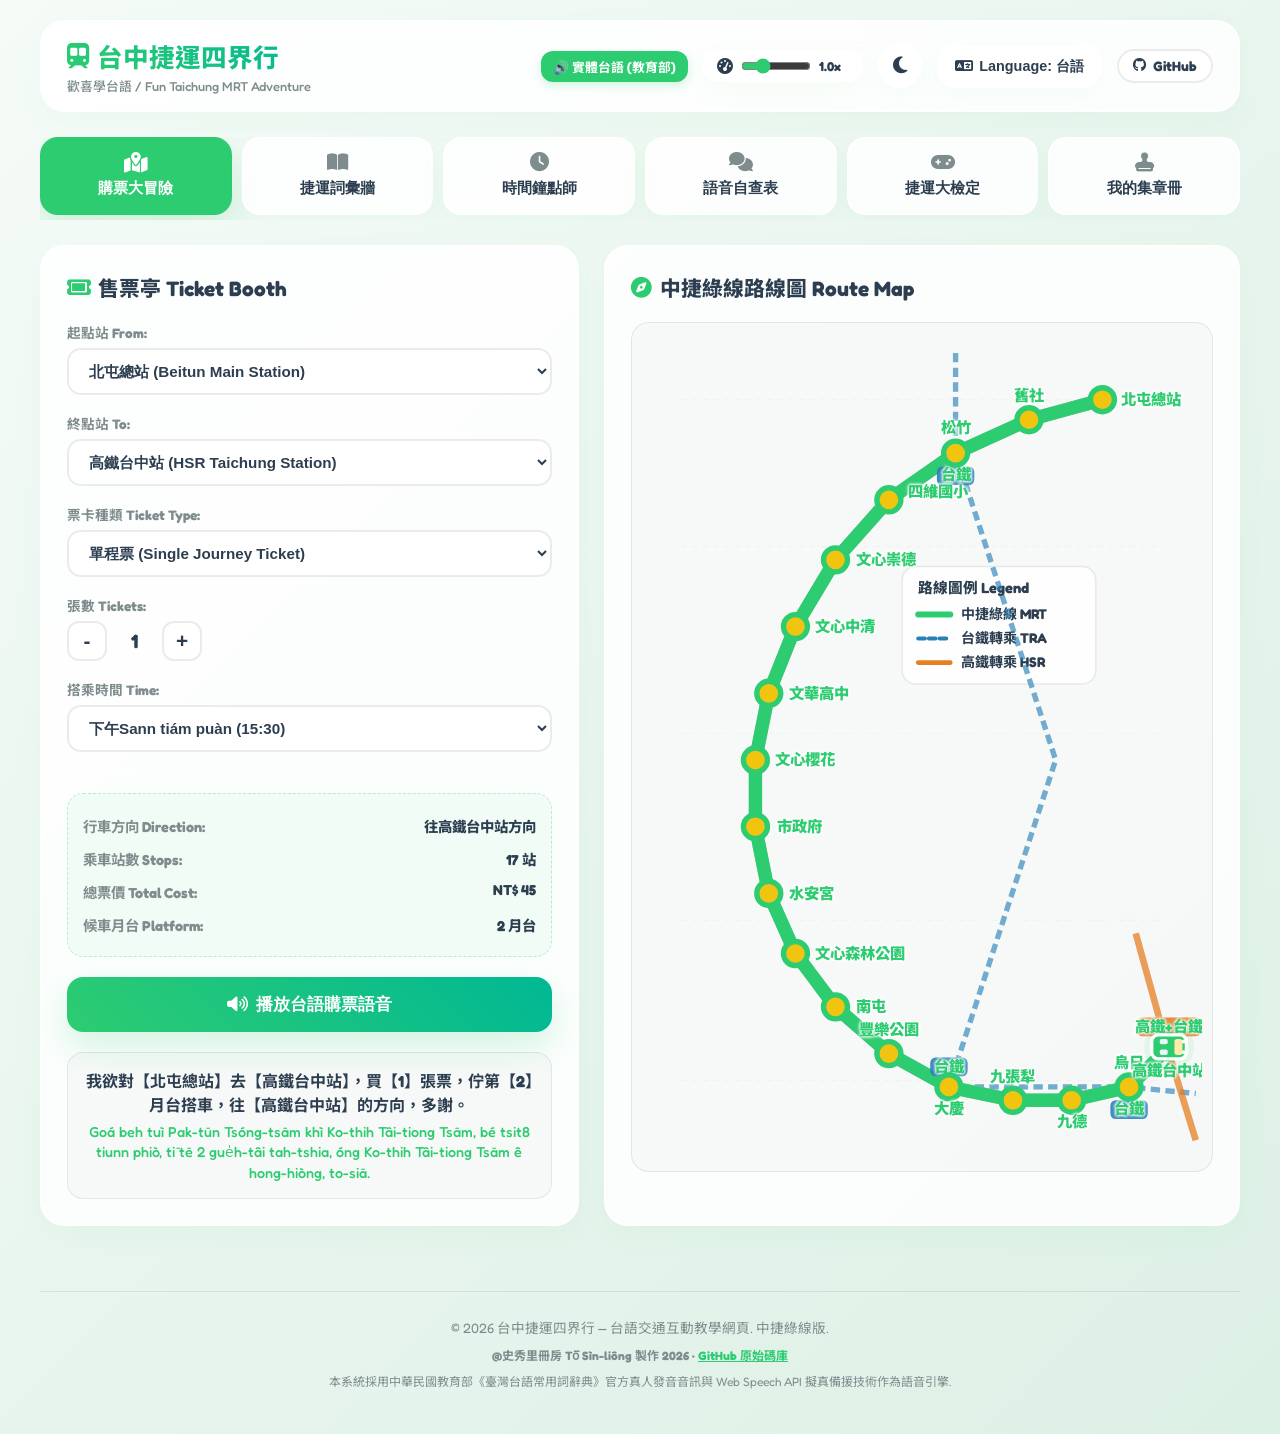
==== index.html @ d39e7d16 "feat: 初次發布台中捷運四界行 (支援 GitHub Pages、Web Audio 語音無縫排程與全新向量 SVG 地圖)" ====
<!DOCTYPE html>
<html lang="zh-Hant" data-theme="light">
<head>
    <meta charset="UTF-8">
    <meta name="viewport" content="width=device-width, initial-scale=1.0">
    <title>台中捷運四界行 — 歡喜學台語 (Tâi-tiong Tsia̍t-ūn 冒險!)</title>
    <!-- Google Fonts -->
    <link href="https://fonts.googleapis.com/css2?family=Fredoka:wght@300..700&family=Noto+Sans+TC:wght@100..900&family=Outfit:wght@100..900&display=swap" rel="stylesheet">
    <!-- Font Awesome Icons -->
    <link rel="stylesheet" href="https://cdnjs.cloudflare.com/ajax/libs/font-awesome/6.4.0/css/all.min.css">
    <link rel="stylesheet" href="style.css">
</head>
<body>

    <!-- Header Section -->
    <header>
        <div class="logo-section">
            <h1 id="ui-title"><i class="fa-solid fa-train-subway"></i> 台中捷運四界行</h1>
            <small id="ui-subtitle">歡喜學台語 / Fun Taichung MRT Adventure</small>
        </div>
        <div class="header-controls">
            <!-- Speech Engine Badge -->
            <span id="speech-engine-badge" class="speech-badge badge-google">🔊 實體台語 (教育部)</span>
            <!-- Speech Rate Slider -->
            <div class="rate-controller" title="調整台語語速 (Speech Speed)">
                <i class="fa-solid fa-gauge-high"></i>
                <input type="range" id="speech-rate" min="0.5" max="2.5" step="0.1" value="1.0" onchange="updateSpeechRate(this.value)" oninput="updateSpeechRateLabel(this.value)" aria-label="Adjust speech rate">
                <span id="speech-rate-label" class="rate-label">1.0x</span>
            </div>
            <!-- Dark Mode Toggle -->
            <button id="theme-toggle-btn" class="btn-icon" onclick="toggleTheme()" aria-label="Toggle Theme" title="切換深色模式">
                <i class="fa-solid fa-moon"></i>
            </button>
            <!-- Language Toggle -->
            <button id="lang-toggle-btn" class="lang-btn" onclick="toggleLanguage()">
                <i class="fa-solid fa-language"></i> <span id="lang-toggle-text">Language: 台語</span>
            </button>
            <!-- GitHub Link -->
            <a id="github-link-btn" class="github-btn" href="https://github.com/SinLiongToo/Taitiong_MRT" target="_blank" rel="noopener noreferrer" title="造訪 GitHub 專案庫與 GitHub Pages" aria-label="GitHub Pages">
                <i class="fa-brands fa-github"></i> <span id="ui-github-text">GitHub</span>
            </a>
        </div>
    </header>

    <!-- Navigation Tabs -->
    <nav class="nav-tabs" aria-label="Main Navigation">
        <button id="tab-adventure-btn" class="tab-trigger active" onclick="switchTab('adventure')">
            <i class="fa-solid fa-map-location-dot"></i>
            <span id="ui-tab-adventure">購票大冒險</span>
        </button>
        <button id="tab-vocab-btn" class="tab-trigger" onclick="switchTab('vocab')">
            <i class="fa-solid fa-book-open"></i>
            <span id="ui-tab-vocab">捷運詞彙牆</span>
        </button>
        <button id="tab-time-btn" class="tab-trigger" onclick="switchTab('time')">
            <i class="fa-solid fa-clock"></i>
            <span id="ui-tab-time">時間鐘點師</span>
        </button>
        <button id="tab-sandhi-btn" class="tab-trigger" onclick="switchTab('sandhi')">
            <i class="fa-solid fa-comments"></i>
            <span id="ui-tab-sandhi">語音自查表</span>
        </button>
        <button id="tab-quiz-btn" class="tab-trigger" onclick="switchTab('quiz')">
            <i class="fa-solid fa-gamepad"></i>
            <span id="ui-tab-quiz">捷運大檢定</span>
        </button>
        <button id="tab-stamps-btn" class="tab-trigger" onclick="switchTab('stamps')">
            <i class="fa-solid fa-stamp"></i>
            <span id="ui-tab-stamps">我的集章冊</span>
        </button>
    </nav>

    <!-- Main Content Area -->
    <main>
        <!-- Tab 1: Adventure & Booking -->
        <section id="panel-adventure" class="tab-panel adventure-grid active">
            <!-- Interactive Ticket Booth Card -->
            <div class="card">
                <h2 class="card-title" id="ui-booth-title"><i class="fa-solid fa-ticket"></i> 售票亭 Ticket Booth</h2>
                
                <div class="form-group">
                    <label for="start-station" id="ui-label-from">起點站 From:</label>
                    <select id="start-station" onchange="calculateJourney()"></select>
                </div>

                <div class="form-group">
                    <label for="end-station" id="ui-label-to">終點站 To:</label>
                    <select id="end-station" onchange="calculateJourney()"></select>
                </div>

                <div class="form-group">
                    <label for="train-class" id="ui-label-class">票卡種類 Ticket Type:</label>
                    <select id="train-class" onchange="calculateJourney()">
                        <option value="single" selected>單程票 (Single Journey Ticket)</option>
                        <option value="card">悠遊卡/一卡通 (IC Card) - 享八折優惠</option>
                    </select>
                </div>

                <div class="form-group">
                    <label id="ui-label-passengers">張數 Tickets:</label>
                    <div class="ticket-stepper">
                        <button id="btn-dec-passengers" class="stepper-btn" onclick="changePassengers(-1)" aria-label="Decrease tickets">-</button>
                        <span id="passenger-count" class="stepper-value">1</span>
                        <button id="btn-inc-passengers" class="stepper-btn" onclick="changePassengers(1)" aria-label="Increase tickets">+</button>
                    </div>
                </div>

                <div class="form-group">
                    <label for="departure-time" id="ui-label-dep-time">搭乘時間 Time:</label>
                    <select id="departure-time" onchange="calculateJourney()">
                        <option value="08:00">早上Pe̍h tiám (08:00)</option>
                        <option value="10:30">早上Tsa̍p tiám puàn (10:30)</option>
                        <option value="13:15">下午Tsit tiám tsa̍p-gōo hun (13:15)</option>
                        <option value="15:30" selected>下午Sann tiám puàn (15:30)</option>
                        <option value="18:45">晚上La̍k tiám sì-tsa̍p-gōo hun (18:45)</option>
                        <option value="20:00">晚上Pe̍h tiám (20:00)</option>
                    </select>
                </div>

                <hr style="border: none; border-top: 1px solid var(--card-border); margin: 20px 0;">

                <!-- Results display -->
                <div class="info-display">
                    <div class="info-row">
                        <span class="info-label" id="ui-info-direction">行車方向 Direction:</span>
                        <span class="info-value"><span id="info-direction">-</span></span>
                    </div>
                    <div class="info-row">
                        <span class="info-label" id="ui-info-duration">乘車站數 Stops:</span>
                        <span class="info-value"><span id="info-duration">-</span></span>
                    </div>
                    <div class="info-row">
                        <span class="info-label" id="ui-info-cost">總票價 Total Cost:</span>
                        <span class="info-value"><span id="info-cost">-</span></span>
                    </div>
                    <div class="info-row">
                        <span class="info-label" id="ui-info-platform">候車月台 Platform:</span>
                        <span class="info-value"><span id="info-platform">-</span></span>
                    </div>
                </div>

                <!-- CTA Audio buttons -->
                <button id="play-journey-btn" class="btn-cta" onclick="playFullJourneyAudio()" disabled>
                    <i class="fa-solid fa-volume-high animate-bounce"></i> <span id="ui-btn-play-journey">播放台語購票語音</span>
                </button>

                <!-- Sentence breakdown display -->
                <div id="journey-sentence-box" class="sentence-display">
                    <p class="sentence-zh" id="journey-sentence-zh"></p>
                    <p class="sentence-tw" id="journey-sentence-tw"></p>
                </div>
            </div>

            <!-- SVG Taichung MRT Map Card -->
            <div class="card map-card">
                <h2 class="card-title" id="ui-map-title"><i class="fa-solid fa-compass"></i> 中捷綠線路線圖 Route Map</h2>
                
                <div class="map-svg-container" id="map-container">
                    <!-- SVG Map elements drawn dynamically in app.js -->
                    <svg id="svg-map" width="100%" height="auto" viewBox="0 0 420 620">
                        <!-- Background map grid guidelines (decorative) -->
                        <line x1="30" y1="50" x2="390" y2="50" stroke="var(--border-color)" opacity="0.35" stroke-width="1" stroke-dasharray="4,4"/>
                        <line x1="30" y1="160" x2="390" y2="160" stroke="var(--border-color)" opacity="0.35" stroke-width="1" stroke-dasharray="4,4"/>
                        <line x1="30" y1="300" x2="390" y2="300" stroke="var(--border-color)" opacity="0.35" stroke-width="1" stroke-dasharray="4,4"/>
                        <line x1="30" y1="440" x2="390" y2="440" stroke="var(--border-color)" opacity="0.35" stroke-width="1" stroke-dasharray="4,4"/>
                        <line x1="30" y1="560" x2="390" y2="560" stroke="var(--border-color)" opacity="0.35" stroke-width="1" stroke-dasharray="4,4"/>
                        
                        <!-- Map Legend (Fills the open center area professionally) -->
                        <g id="svg-map-legend" transform="translate(195, 175)">
                            <rect x="0" y="0" width="145" height="88" rx="10" fill="var(--card-bg)" stroke="var(--border-color)" stroke-width="1.2" opacity="0.95"/>
                            <text x="12" y="20" font-size="11" font-weight="800" fill="var(--text)">路線圖例 Legend</text>
                            
                            <!-- Green Line -->
                            <line x1="12" y1="36" x2="36" y2="36" stroke="#2ECC71" stroke-width="4.5" stroke-linecap="round"/>
                            <text x="44" y="39" font-size="10.5" font-weight="700" fill="var(--text)">中捷綠線 MRT</text>
                            
                            <!-- TRA line -->
                            <line x1="12" y1="54" x2="36" y2="54" stroke="#2980b9" stroke-width="3" stroke-dasharray="5,3" stroke-linecap="round"/>
                            <text x="44" y="57" font-size="10.5" font-weight="700" fill="var(--text)">台鐵轉乘 TRA</text>
                            
                            <!-- HSR line -->
                            <line x1="12" y1="72" x2="36" y2="72" stroke="#e67e22" stroke-width="3.5" stroke-linecap="round"/>
                            <text x="44" y="75" font-size="10.5" font-weight="700" fill="var(--text)">高鐵轉乘 HSR</text>
                        </g>

                        <!-- Auxiliary TRA line for transfers -->
                        <path id="svg-tra-line" class="aux-line tra-line" d="M 235,15 L 235,90 L 310,320 L 230,565 L 365,565 L 415,570" fill="none" stroke="#2980b9" stroke-width="4" stroke-dasharray="7,4" opacity="0.65"/>
                        <!-- Auxiliary HSR line for transfers -->
                        <path id="svg-hsr-line" class="aux-line hsr-line" d="M 370,450 L 395,540 L 415,605" fill="none" stroke="#e67e22" stroke-width="5" opacity="0.75"/>

                        <!-- Green Line track path -->
                        <path id="svg-rail-track" class="rail-track mrt-green-track" d="" />
                        <path id="svg-rail-track-dashed" class="rail-track-dashed" d="" />
                        <path id="svg-rail-active-path" class="rail-active-path" d="" />

                        <!-- Group for station points and text labels -->
                        <g id="svg-stations-group"></g>

                        <!-- Native SVG Animated Train Marker -->
                        <g id="train-marker" style="display: none; pointer-events: none;">
                            <circle cx="0" cy="0" r="14" fill="#2ECC71" opacity="0.35">
                                <animate attributeName="r" values="12;19;12" dur="1.2s" repeatCount="indefinite"/>
                                <animate attributeName="opacity" values="0.4;0.08;0.4" dur="1.2s" repeatCount="indefinite"/>
                            </circle>
                            <rect x="-13" y="-9" width="26" height="18" rx="5" fill="#2ECC71" stroke="#FFFFFF" stroke-width="2.5" />
                            <rect x="4" y="-6" width="6" height="12" rx="2" fill="#FFEAA7" />
                            <rect x="-7" y="-6" width="6" height="4" rx="1.5" fill="#EBF4F6" />
                            <rect x="-7" y="2" width="6" height="4" rx="1.5" fill="#EBF4F6" />
                            <circle cx="11" cy="-4" r="1.5" fill="#FFF" />
                            <circle cx="11" cy="4" r="1.5" fill="#FFF" />
                        </g>
                    </svg>
                </div>
            </div>
        </section>

        <!-- Tab 2: Vocabulary Wall -->
        <section id="panel-vocab" class="tab-panel card">
            <h2 class="card-title" id="ui-vocab-title"><i class="fa-solid fa-book-open"></i> 交通捷運詞彙牆 Vocabulary</h2>
            <!-- Filter buttons -->
            <div class="vocab-filter">
                <div class="vocab-filter-row">
                    <button class="filter-btn active" id="btn-filter-all" onclick="filterVocab('all')">全部 All</button>
                    <button class="filter-btn" id="btn-filter-vehicles" onclick="filterVocab('vehicles')">交通搭乘 Transit</button>
                    <button class="filter-btn" id="btn-filter-stations" onclick="filterVocab('stations')">捷運場景 Stations</button>
                    <button class="filter-btn filter-btn-mrt" id="btn-filter-mrt-station" onclick="filterVocab('mrt-station')">💚 中捷各站 MRT</button>
                </div>
                <div class="vocab-filter-row vocab-filter-export" style="margin-top: 10px; display: flex; justify-content: center; width: 100%;">
                    <button class="filter-btn filter-export-btn" id="btn-export-vocab">
                        <i class="fa-solid fa-download"></i> 匯出 JSON
                    </button>
                </div>
            </div>
            <!-- Vocabulary Grid -->
            <div class="vocab-grid" id="vocab-container"></div>
        </section>

        <!-- Tab 3: Interactive Time / Clock Trainer -->
        <section id="panel-time" class="tab-panel two-col-layout">
            <!-- Left: Interactive Clock -->
            <div class="card clock-container">
                <h2 class="card-title" id="ui-clock-title"><i class="fa-solid fa-circle-notch"></i> 撥撥看時鐘 Clock Trainer</h2>
                
                <div class="interactive-clock" id="interactive-clock">
                    <div class="clock-face">
                        <div class="clock-number clock-12">12</div>
                        <div class="clock-number clock-3">3</div>
                        <div class="clock-number clock-6">6</div>
                        <div class="clock-number clock-9">9</div>
                        <div class="clock-center"></div>
                        <!-- Clock hands -->
                        <div id="clock-hour-hand" class="clock-hand hour"></div>
                        <div id="clock-min-hand" class="clock-hand minute"></div>
                    </div>
                </div>

                <div class="clock-setter-panel">
                    <div class="time-readout" id="clock-time-digital">15:30</div>
                    <div class="time-readout-pinyin" id="clock-time-tw">下午三點半<br><small>ē-po͘ sann tiám puàn</small></div>
                </div>
            </div>

            <!-- Right: Time Learning & Control -->
            <div class="card">
                <h2 class="card-title" id="ui-time-learn-title"><i class="fa-solid fa-graduation-cap"></i> 時間台語發音教室</h2>
                
                <div class="form-group">
                    <label id="ui-label-adjust-time">微調時間 Adjust Time:</label>
                    <div class="clock-controls">
                        <button class="btn-ctrl" id="btn-clock-dec-1h" onclick="adjustClockTime(-60)" title="減少一小時"><i class="fa-solid fa-circle-minus"></i> -1h</button>
                        <button class="btn-ctrl" id="btn-clock-dec-15m" onclick="adjustClockTime(-15)" title="減少十五分"><i class="fa-solid fa-minus"></i> -15m</button>
                        <button class="btn-ctrl" id="btn-clock-inc-15m" onclick="adjustClockTime(15)" title="增加十五分"><i class="fa-solid fa-plus"></i> +15m</button>
                        <button class="btn-ctrl" id="btn-clock-inc-1h" onclick="adjustClockTime(60)" title="增加一小時"><i class="fa-solid fa-circle-plus"></i> +1h</button>
                    </div>
                </div>

                <!-- Fast preset options -->
                <div class="form-group" style="margin-top: 25px;">
                    <label id="ui-label-preset-time">常見班次時間 Presets:</label>
                    <div style="display: flex; flex-wrap: wrap; gap: 10px; margin-top: 8px;">
                        <button class="btn-ctrl" id="btn-clock-preset-8-0" onclick="setClockTime(8, 0)">08:00 (八點整)</button>
                        <button class="btn-ctrl" id="btn-clock-preset-10-30" onclick="setClockTime(10, 30)">10:30 (十點半)</button>
                        <button class="btn-ctrl" id="btn-clock-preset-12-15" onclick="setClockTime(12, 15)">12:15 (十二點十五分)</button>
                        <button class="btn-ctrl" id="btn-clock-preset-15-30" onclick="setClockTime(15, 30)">15:30 (三點半)</button>
                        <button class="btn-ctrl" id="btn-clock-preset-17-45" onclick="setClockTime(17, 45)">17:45 (五點四十五分)</button>
                        <button class="btn-ctrl" id="btn-clock-preset-20-0" onclick="setClockTime(20, 0)">20:00 (八點整)</button>
                    </div>
                </div>

                <hr style="border: none; border-top: 1px solid var(--card-border); margin: 25px 0;">

                <button class="btn-cta" id="play-clock-btn" onclick="playClockAudio()">
                    <i class="fa-solid fa-volume-high animate-bounce"></i> <span id="ui-btn-play-clock">播放台語時間發音</span>
                </button>
            </div>
        </section>

        <!-- Tab 4: Tone Sandhi & Speech Lookup Table (NEW) -->
        <section id="panel-sandhi" class="tab-panel">
            <div class="card sandhi-table-card" style="margin-bottom: 0;">
                <h2 class="card-title" id="ui-sandhi-table-title"><i class="fa-solid fa-table-list"></i> 中捷站名台語音標變調對照表</h2>
                
                <div class="search-box-container">
                    <i class="fa-solid fa-magnifying-glass search-icon"></i>
                    <input type="text" id="station-search-input" placeholder="搜尋捷運站 (如：市政府、文心...)" oninput="filterStationTable()">
                </div>

                <div class="table-scroll-container">
                    <table class="station-lookup-table" id="station-lookup-table">
                        <thead>
                            <tr>
                                <th>站號 No.</th>
                                <th>站名 Station</th>
                                <th>台羅拼音 (本調)</th>
                                <th>變調拼讀 (聽感)</th>
                                <th>播放</th>
                            </tr>
                        </thead>
                        <tbody id="station-lookup-tbody">
                            <!-- Populated in JS -->
                        </tbody>
                    </table>
                </div>
            </div>
        </section>

        <!-- Tab 5: Challenges & Quiz -->
        <section id="panel-quiz" class="tab-panel card">
            <h2 class="card-title" id="ui-quiz-title"><i class="fa-solid fa-gamepad"></i> 台語大檢定 Challenge Mode</h2>

            <!-- Welcome/Select Mode panel -->
            <div id="quiz-welcome-panel" class="quiz-welcome">
                <span class="welcome-emoji">🎫</span>
                <h3 style="font-size: 1.6rem; font-weight: 800; margin-bottom: 10px;" id="ui-quiz-welcome-title">準備接受中捷台語大挑戰了嗎？</h3>
                <p style="color: var(--text-light); line-height: 1.6;" id="ui-quiz-welcome-desc">
                    我們提供兩大中捷聽力挑戰！點選按鈕後將隨機播放 10 題台語語音，在時限內選出正確答案。
                    答對 8 題以上即可獲得該車站的限定捷運紀念印章喔！
                </p>
                <div class="quiz-select-btns">
                    <button class="btn-quiz-select primary" id="btn-quiz-seller" onclick="startQuiz('seller')">
                        <i class="fa-solid fa-user-tie"></i>
                        <span id="ui-quiz-seller-name">中捷售票員聽力挑戰</span>
                        <small style="font-weight: 500; font-size: 0.75rem; opacity: 0.8;">目的地與車票數量聽力</small>
                    </button>
                    <button class="btn-quiz-select" id="btn-quiz-time" onclick="startQuiz('time')">
                        <i class="fa-solid fa-clock-rotate-left"></i>
                        <span id="ui-quiz-time-name">發車班次聽力挑戰</span>
                        <small style="font-weight: 500; font-size: 0.75rem; opacity: 0.8;">捷運班次與時間聽力</small>
                    </button>
                </div>
            </div>

            <!-- Active Quiz panel -->
            <div id="quiz-game-panel" class="quiz-container">
                <div class="quiz-header">
                    <div class="quiz-stat"><i class="fa-solid fa-circle-question"></i> <span id="quiz-progress-text">問題 1 / 10</span></div>
                    <div class="quiz-stat" id="quiz-score-display"><i class="fa-solid fa-star" style="color: var(--accent);"></i> 分數: 0</div>
                    <div class="quiz-stat" id="quiz-timer-display" style="color: var(--primary);"><i class="fa-solid fa-hourglass-half"></i> 剩餘: 20s</div>
                </div>

                <!-- Timer progress bar -->
                <div class="timer-bar-container">
                    <div id="quiz-timer-bar" class="timer-bar"></div>
                </div>

                <div class="quiz-body">
                    <!-- Play voice button -->
                    <div class="audio-box">
                        <button class="btn-play-audio" id="quiz-audio-play-btn" onclick="playQuizQuestionAudio()" aria-label="Play question audio">
                            <i class="fa-solid fa-volume-high"></i>
                        </button>
                    </div>

                    <p class="quiz-question-txt" id="quiz-question-prompt">請點擊上方按鈕播放題目，並選出正確答案：</p>

                    <!-- Multiple choice options -->
                    <div class="quiz-options" id="quiz-options-container">
                        <button class="option-btn">選項一</button>
                        <button class="option-btn">選項二</button>
                        <button class="option-btn">選項三</button>
                        <button class="option-btn">選項四</button>
                    </div>

                    <div class="quiz-feedback" id="quiz-feedback-text"></div>
                </div>
            </div>

            <!-- Quiz Result panel -->
            <div id="quiz-result-panel" class="quiz-result">
                <div class="result-header" id="quiz-result-title">挑戰結束！</div>
                <div class="result-score" id="quiz-result-score">您的得分：8 / 10 題</div>
                
                <div class="result-rewards" id="quiz-rewards-box">
                    <p class="stamp-unlock-txt" id="quiz-unlock-stamp-label"><i class="fa-solid fa-gift"></i> 恭喜獲得中捷捷運印章！</p>
                    <div class="unlocked-stamp-item" id="quiz-unlocked-stamp-display">
                        <!-- Filled in dynamically -->
                    </div>
                </div>

                <button class="btn-cta" id="quiz-retry-btn" onclick="resetQuizInterface()">
                    <i class="fa-solid fa-rotate-left"></i> <span id="ui-btn-retry">返回檢定選單</span>
                </button>
            </div>
        </section>

        <!-- Tab 6: Stamps Booklet -->
        <section id="panel-stamps" class="tab-panel card">
            <h2 class="card-title" id="ui-stamps-title"><i class="fa-solid fa-stamp"></i> 我的中捷集章冊 Stamp Album</h2>
            <p style="color: var(--text-light); margin-bottom: 25px;" id="ui-stamps-desc">
                在「捷運大檢定」中答對 8 題以上即可隨機解鎖一個捷運站的精美紀念印章。收集越多，代表你已經搭著捷運玩遍了台中！
            </p>
            <!-- Grid of stamps -->
            <div class="stamp-grid" id="stamps-container"></div>
        </section>
    </main>

    <!-- Footer -->
    <footer>
        <p>© 2026 台中捷運四界行 — 台語交通互動教學網頁. 中捷綠線版.</p>
        <p style="font-size: 0.75rem; margin-top: 5px; font-weight: 700;">@史秀里冊房 Tō͘ Sìn-liông 製作 2026 · <a href="https://github.com/SinLiongToo/Taitiong_MRT" target="_blank" rel="noopener noreferrer" style="color: var(--primary); text-decoration: underline;">GitHub 原始碼庫</a></p>
        <p style="font-size: 0.75rem; margin-top: 5px;">本系統採用中華民國教育部《臺灣台語常用詞辭典》官方真人發音音訊與 Web Speech API 擬真備援技術作為語音引擎.</p>
    </footer>

    <script src="app.js"></script>
</body>
</html>
---- style.css ----
:root {
    --primary: #2ECC71; /* MRT Green */
    --primary-hover: #27AE60;
    --secondary: #00B894; /* Mint/Cyan-green */
    --secondary-hover: #009473;
    --accent: #F1C40F; /* Gold/Yellow for platforms, active nodes */
    --bg-gradient: linear-gradient(135deg, #F5FBF7 0%, #E8F5EE 50%, #DDF0E6 100%);
    --card-bg: rgba(255, 255, 255, 0.85);
    --card-border: rgba(255, 255, 255, 0.6);
    --border-color: rgba(0, 0, 0, 0.08);
    --text: #2C3E50;
    --text-light: #7F8C8D;
    --rail-color: #BDC3C7;
    --rail-active: #2ECC71;
    --shadow: 0 10px 30px rgba(46, 204, 113, 0.04);
    --shadow-active: 0 15px 35px rgba(46, 204, 113, 0.2);
    --border-radius: 24px;
    --transition: all 0.3s cubic-bezier(0.4, 0, 0.2, 1);
}

[data-theme="dark"] {
    --primary: #2ECC71;
    --primary-hover: #58D68D;
    --secondary: #00B894;
    --secondary-hover: #55EFC4;
    --accent: #F39C12;
    --bg-gradient: linear-gradient(135deg, #1C2833 0%, #111A24 100%);
    --card-bg: rgba(28, 40, 51, 0.85);
    --card-border: rgba(255, 255, 255, 0.08);
    --border-color: rgba(255, 255, 255, 0.1);
    --text: #ECF0F1;
    --text-light: #BDC3C7;
    --rail-color: #566573;
    --rail-active: #2ECC71;
    --shadow: 0 10px 30px rgba(0, 0, 0, 0.3);
    --shadow-active: 0 15px 35px rgba(46, 204, 113, 0.3);
}

* {
    box-sizing: border-box;
    margin: 0;
    padding: 0;
    -webkit-tap-highlight-color: transparent;
}

body {
    font-family: 'Fredoka', 'Noto Sans TC', 'Outfit', sans-serif;
    background: var(--bg-gradient);
    color: var(--text);
    min-height: 100vh;
    padding: 20px 10px;
    display: flex;
    flex-direction: column;
    align-items: center;
    transition: background 0.5s ease, color 0.3s ease;
    overflow-x: hidden;
}

header {
    width: 100%;
    max-width: 1200px;
    display: flex;
    justify-content: space-between;
    align-items: center;
    padding: 15px 25px;
    background: var(--card-bg);
    backdrop-filter: blur(15px);
    -webkit-backdrop-filter: blur(15px);
    border: 2px solid var(--card-border);
    border-radius: var(--border-radius);
    box-shadow: var(--shadow);
    margin-bottom: 25px;
    transition: var(--transition);
}

.logo-section {
    display: flex;
    flex-direction: column;
    gap: 2px;
}

.logo-section h1 {
    font-size: 1.6rem;
    font-weight: 800;
    background: linear-gradient(45deg, var(--primary), var(--secondary));
    -webkit-background-clip: text;
    -webkit-text-fill-color: transparent;
    display: flex;
    align-items: center;
    gap: 8px;
}

.logo-section small {
    display: block;
    font-size: 0.8rem;
    color: var(--text-light);
    font-weight: 500;
}

.header-controls {
    display: flex;
    align-items: center;
    gap: 15px;
}

.btn-icon {
    background: var(--card-bg);
    border: 2px solid var(--card-border);
    color: var(--text);
    width: 44px;
    height: 44px;
    border-radius: 50%;
    cursor: pointer;
    display: flex;
    align-items: center;
    justify-content: center;
    font-size: 1.2rem;
    box-shadow: var(--shadow);
    transition: var(--transition);
}

.btn-icon:hover {
    transform: scale(1.05);
    border-color: var(--primary);
}

.lang-btn {
    background: var(--card-bg);
    border: 2px solid var(--card-border);
    color: var(--text);
    padding: 10px 16px;
    font-size: 0.9rem;
    font-weight: 700;
    border-radius: 20px;
    cursor: pointer;
    display: flex;
    align-items: center;
    gap: 6px;
    box-shadow: var(--shadow);
    transition: var(--transition);
}

.lang-btn:hover {
    border-color: var(--primary);
    transform: scale(1.02);
}

.speech-badge {
    padding: 6px 12px;
    font-size: 0.8rem;
    font-weight: 700;
    border-radius: 12px;
    color: white;
}

.badge-google {
    background: var(--primary);
    box-shadow: 0 4px 10px rgba(46, 204, 113, 0.2);
}

.badge-local {
    background: #E67E22;
    box-shadow: 0 4px 10px rgba(230, 126, 34, 0.2);
}

.rate-controller {
    display: flex;
    align-items: center;
    gap: 8px;
    background: var(--card-bg);
    padding: 6px 12px;
    border-radius: 15px;
    border: 2px solid var(--card-border);
    box-shadow: var(--shadow);
}

.rate-controller input[type="range"] {
    width: 70px;
    accent-color: var(--primary);
    cursor: pointer;
}

.rate-label {
    font-size: 0.8rem;
    font-weight: 700;
    min-width: 30px;
}

/* Nav Tabs */
.nav-tabs {
    width: 100%;
    max-width: 1200px;
    display: flex;
    gap: 10px;
    margin-bottom: 25px;
    overflow-x: auto;
    padding-bottom: 5px;
    scrollbar-width: none;
}

.nav-tabs::-webkit-scrollbar {
    display: none;
}

.tab-trigger {
    flex: 1;
    min-width: 120px;
    background: var(--card-bg);
    border: 2px solid var(--card-border);
    padding: 14px 10px;
    border-radius: 18px;
    cursor: pointer;
    font-size: 0.95rem;
    font-weight: 700;
    color: var(--text);
    display: flex;
    flex-direction: column;
    align-items: center;
    gap: 6px;
    box-shadow: var(--shadow);
    transition: var(--transition);
}

.tab-trigger i {
    font-size: 1.2rem;
    color: var(--text-light);
    transition: var(--transition);
}

.tab-trigger:hover {
    transform: translateY(-2px);
    border-color: var(--primary);
}

.tab-trigger.active {
    background: var(--primary);
    color: white;
    border-color: var(--primary);
    box-shadow: var(--shadow-active);
}

.tab-trigger.active i {
    color: white;
    transform: scale(1.1);
}

/* Main layouts */
main {
    width: 100%;
    max-width: 1200px;
    display: flex;
    flex-direction: column;
}

.tab-panel {
    display: none !important;
    width: 100%;
    animation: fadeIn 0.4s ease-out forwards;
}

.tab-panel.active {
    display: block !important;
}

.tab-panel.active.adventure-grid,
.tab-panel.active.two-col-layout {
    display: grid !important;
}

.two-col-layout {
    display: grid;
    grid-template-columns: 1fr 1.2fr;
    gap: 25px;
}

@keyframes fadeIn {
    from { opacity: 0; transform: translateY(10px); }
    to { opacity: 1; transform: translateY(0); }
}

/* Card design */
.card {
    background: var(--card-bg);
    backdrop-filter: blur(15px);
    -webkit-backdrop-filter: blur(15px);
    border: 2px solid var(--card-border);
    border-radius: var(--border-radius);
    padding: 25px;
    box-shadow: var(--shadow);
    margin-bottom: 25px;
    transition: var(--transition);
}

.card:hover {
    box-shadow: 0 15px 35px rgba(46, 204, 113, 0.08);
}

.card-title {
    font-size: 1.3rem;
    font-weight: 800;
    margin-bottom: 20px;
    display: flex;
    align-items: center;
    gap: 8px;
    color: var(--text);
}

.card-title i {
    color: var(--primary);
}

/* Form inputs */
.form-group {
    margin-bottom: 18px;
}

.form-group label {
    display: block;
    font-size: 0.85rem;
    font-weight: 700;
    color: var(--text-light);
    margin-bottom: 6px;
}

.form-group select, .form-group input[type="text"] {
    width: 100%;
    padding: 12px 16px;
    border-radius: 14px;
    border: 2px solid var(--border-color);
    background: var(--card-bg);
    color: var(--text);
    font-size: 0.95rem;
    font-weight: 700;
    outline: none;
    transition: var(--transition);
}

.form-group select:focus, .form-group input[type="text"]:focus {
    border-color: var(--primary);
    box-shadow: 0 0 10px rgba(46, 204, 113, 0.1);
}

/* Ticket Stepper */
.ticket-stepper {
    display: flex;
    align-items: center;
    gap: 15px;
    margin-top: 5px;
}

.stepper-btn {
    width: 40px;
    height: 40px;
    border-radius: 12px;
    background: var(--card-bg);
    border: 2px solid var(--border-color);
    color: var(--text);
    font-size: 1.3rem;
    font-weight: 800;
    cursor: pointer;
    display: flex;
    align-items: center;
    justify-content: center;
    transition: var(--transition);
}

.stepper-btn:hover {
    border-color: var(--primary);
    background: var(--primary);
    color: white;
}

.stepper-value {
    font-size: 1.2rem;
    font-weight: 800;
    min-width: 25px;
    text-align: center;
}

/* Info Display */
.info-display {
    background: rgba(46, 204, 113, 0.05);
    border: 1px dashed rgba(46, 204, 113, 0.3);
    border-radius: 16px;
    padding: 15px;
    margin-bottom: 20px;
}

.info-row {
    display: flex;
    justify-content: space-between;
    padding: 6px 0;
    font-size: 0.9rem;
    font-weight: 700;
}

.info-label {
    color: var(--text-light);
}

.info-value {
    color: var(--text);
    font-weight: 800;
}

/* CTA buttons */
.btn-cta {
    width: 100%;
    padding: 16px;
    border-radius: 16px;
    border: none;
    background: linear-gradient(45deg, var(--primary), var(--secondary));
    color: white;
    font-size: 1.05rem;
    font-weight: 800;
    cursor: pointer;
    box-shadow: var(--shadow-active);
    transition: var(--transition);
    display: flex;
    align-items: center;
    justify-content: center;
    gap: 8px;
}

.btn-cta:hover:not(:disabled) {
    transform: translateY(-2px);
    box-shadow: 0 8px 25px rgba(46, 204, 113, 0.4);
}

.btn-cta:disabled {
    opacity: 0.5;
    cursor: not-allowed;
    box-shadow: none;
}

.secondary-cta {
    background: var(--card-bg);
    border: 2px solid var(--border-color);
    color: var(--text);
    box-shadow: var(--shadow);
}

.secondary-cta:hover {
    border-color: var(--primary);
    background: var(--card-bg);
    color: var(--primary);
}

/* Sentence box */
.sentence-display {
    margin-top: 20px;
    background: rgba(0, 0, 0, 0.02);
    border-radius: 16px;
    padding: 15px;
    text-align: center;
    border: 1px solid var(--border-color);
}

.sentence-zh {
    font-size: 1rem;
    font-weight: 700;
    color: var(--text);
    margin-bottom: 6px;
}

.sentence-tw {
    font-size: 0.9rem;
    font-weight: 500;
    color: var(--primary);
    line-height: 1.4;
}

/* Adventure grid */
.adventure-grid {
    display: grid;
    grid-template-columns: 1.1fr 1.3fr;
    gap: 25px;
}

/* Map specific styling */
.map-card {
    display: flex;
    flex-direction: column;
}

.map-svg-container {
    width: 100%;
    display: flex;
    justify-content: center;
    align-items: center;
    position: relative;
    background: rgba(0, 0, 0, 0.02);
    border-radius: 18px;
    padding: 10px;
    border: 1px solid var(--border-color);
    overflow: hidden;
}

#svg-map {
    max-width: 100%;
    height: auto;
}

.rail-track {
    fill: none;
    stroke: var(--rail-color);
    stroke-width: 8;
    stroke-linecap: round;
    stroke-linejoin: round;
}

.mrt-green-track {
    stroke-width: 10;
}

.rail-track-dashed {
    fill: none;
    stroke: var(--card-bg);
    stroke-width: 2;
    stroke-dasharray: 6, 6;
    stroke-linecap: round;
    stroke-linejoin: round;
}

.rail-active-path {
    fill: none;
    stroke: var(--rail-active);
    stroke-width: 10;
    stroke-linecap: round;
    stroke-linejoin: round;
    stroke-dasharray: 1000;
    stroke-dashoffset: 1000;
    animation: drawPath 1.5s ease-out forwards;
}

@keyframes drawPath {
    to { stroke-dashoffset: 0; }
}

.station-point {
    cursor: pointer;
    outline: none;
}

.station-point circle {
    fill: var(--card-bg);
    stroke-width: 4;
    transition: var(--transition);
}

.station-point:hover circle, .station-point.active circle {
    fill: var(--accent);
    stroke: var(--primary);
    r: 9;
}

.station-point text {
    font-size: 11.5px;
    font-weight: 800;
    fill: var(--text);
    text-shadow: 0 1px 3px var(--card-bg), 0 -1px 3px var(--card-bg), 1px 0 3px var(--card-bg), -1px 0 3px var(--card-bg);
    pointer-events: none;
    user-select: none;
    transition: var(--transition);
}

.station-point:hover text, .station-point.active text {
    fill: var(--primary);
    font-weight: 900;
}

.github-btn {
    display: inline-flex;
    align-items: center;
    gap: 7px;
    background: var(--card-bg);
    color: var(--text);
    border: 2px solid var(--border-color);
    padding: 7px 14px;
    border-radius: 20px;
    font-size: 0.85rem;
    font-weight: 700;
    text-decoration: none;
    cursor: pointer;
    transition: var(--transition);
}

.github-btn:hover {
    background: #24292e;
    color: #ffffff;
    border-color: #24292e;
    transform: translateY(-2px);
    box-shadow: 0 4px 12px rgba(0, 0, 0, 0.15);
}

[data-theme="dark"] .github-btn:hover {
    background: #f0f6fc;
    color: #0d1117;
    border-color: #f0f6fc;
}

/* Vocabulary Wall */
.vocab-filter {
    margin-bottom: 25px;
    display: flex;
    flex-direction: column;
    align-items: center;
    gap: 10px;
}

.vocab-filter-row {
    display: flex;
    gap: 10px;
    justify-content: center;
    flex-wrap: wrap;
}

.filter-btn {
    background: var(--card-bg);
    border: 2px solid var(--border-color);
    color: var(--text);
    padding: 8px 16px;
    border-radius: 14px;
    cursor: pointer;
    font-size: 0.9rem;
    font-weight: 700;
    transition: var(--transition);
}

.filter-btn:hover {
    border-color: var(--primary);
}

.filter-btn.active {
    background: var(--primary);
    color: white;
    border-color: var(--primary);
}

.filter-btn-mrt.active {
    background: #2ECC71;
    border-color: #2ECC71;
}

.filter-export-btn {
    background: #E74C3C !important;
    color: white !important;
    border-color: #E74C3C !important;
    font-weight: 700;
    box-shadow: 0 4px 10px rgba(231, 76, 60, 0.2);
}

.filter-export-btn:hover {
    background: #C0392B !important;
}

.vocab-grid {
    display: grid;
    grid-template-columns: repeat(auto-fill, minmax(200px, 1fr));
    gap: 20px;
}

.vocab-card {
    background: var(--card-bg);
    border: 2px solid var(--card-border);
    border-radius: var(--border-radius);
    padding: 20px;
    text-align: center;
    cursor: pointer;
    box-shadow: var(--shadow);
    transition: var(--transition);
    display: flex;
    flex-direction: column;
    align-items: center;
    position: relative;
    overflow: hidden;
}

.vocab-card::before {
    content: '';
    position: absolute;
    top: 0;
    left: 0;
    right: 0;
    height: 6px;
    background: var(--primary);
    opacity: 0.7;
}

.vocab-card.vocab-type-mrt-station::before {
    background: #2ECC71;
}

.vocab-card:hover {
    transform: translateY(-4px);
    box-shadow: var(--shadow-active);
    border-color: var(--primary);
}

.vocab-emoji {
    font-size: 2.2rem;
    margin-bottom: 12px;
}

.vocab-zh {
    font-size: 1.15rem;
    font-weight: 800;
    color: var(--text);
    margin-bottom: 4px;
}

.vocab-pinyin {
    font-size: 0.85rem;
    font-weight: 500;
    color: var(--primary);
    margin-bottom: 6px;
}

.vocab-en {
    font-size: 0.78rem;
    color: var(--text-light);
    font-weight: 600;
    text-transform: uppercase;
    letter-spacing: 0.5px;
}

/* Time Clock */
.clock-container {
    display: flex;
    flex-direction: column;
    align-items: center;
    justify-content: center;
}

.interactive-clock {
    width: 250px;
    height: 250px;
    border-radius: 50%;
    background: #EDF2F7;
    border: 10px solid #CBD5E0;
    position: relative;
    box-shadow: inset 0 4px 10px rgba(0, 0, 0, 0.05), var(--shadow);
    margin: 20px 0;
}

[data-theme="dark"] .interactive-clock {
    background: #2D3748;
    border-color: #4A5568;
}

.clock-face {
    width: 100%;
    height: 100%;
    position: relative;
}

.clock-number {
    position: absolute;
    font-size: 1.2rem;
    font-weight: 800;
    color: var(--text);
}

.clock-12 { top: 12px; left: 50%; transform: translateX(-50%); }
.clock-3 { right: 15px; top: 50%; transform: translateY(-50%); }
.clock-6 { bottom: 12px; left: 50%; transform: translateX(-50%); }
.clock-9 { left: 15px; top: 50%; transform: translateY(-50%); }

.clock-center {
    position: absolute;
    width: 14px;
    height: 14px;
    border-radius: 50%;
    background: var(--text);
    top: 50%;
    left: 50%;
    transform: translate(-50%, -50%);
    z-index: 5;
}

.clock-hand {
    position: absolute;
    bottom: 50%;
    left: 50%;
    transform-origin: bottom center;
    border-radius: 6px;
    z-index: 3;
}

.clock-hand.hour {
    width: 6px;
    height: 60px;
    background: var(--text);
    margin-left: -3px;
}

.clock-hand.minute {
    width: 4px;
    height: 85px;
    background: var(--primary);
    margin-left: -2px;
}

.clock-setter-panel {
    text-align: center;
    margin-top: 15px;
}

.time-readout {
    font-size: 2.2rem;
    font-weight: 800;
    color: var(--text);
}

.time-readout-pinyin {
    font-size: 1.05rem;
    font-weight: 700;
    color: var(--primary);
    line-height: 1.4;
    margin-top: 5px;
}

.clock-controls {
    display: grid;
    grid-template-columns: repeat(4, 1fr);
    gap: 8px;
}

.btn-ctrl {
    background: var(--card-bg);
    border: 2px solid var(--border-color);
    color: var(--text);
    padding: 10px 6px;
    border-radius: 12px;
    font-size: 0.85rem;
    font-weight: 700;
    cursor: pointer;
    transition: var(--transition);
}

.btn-ctrl:hover, .btn-ctrl.active {
    border-color: var(--primary);
    background: var(--primary);
    color: white;
}

/* Tone Sandhi & Speech Lookup Layout (NEW) */
.sandhi-layout {
    display: grid;
    grid-template-columns: 1fr 1.2fr;
    gap: 25px;
}

.search-box-container {
    position: relative;
    margin-bottom: 15px;
    width: 100%;
}

.search-icon {
    position: absolute;
    left: 15px;
    top: 50%;
    transform: translateY(-50%);
    color: var(--text-light);
    font-size: 0.95rem;
}

#station-search-input {
    width: 100%;
    padding: 12px 16px 12px 40px;
    border-radius: 14px;
    border: 2px solid var(--border-color);
    background: var(--card-bg);
    color: var(--text);
    font-size: 0.9rem;
    font-weight: 700;
    outline: none;
    transition: var(--transition);
}

#station-search-input:focus {
    border-color: var(--primary);
}

.table-scroll-container {
    max-height: 380px;
    overflow-y: auto;
    border: 1px solid var(--border-color);
    border-radius: 16px;
}

.station-lookup-table {
    width: 100%;
    border-collapse: collapse;
    text-align: left;
}

.station-lookup-table th, .station-lookup-table td {
    padding: 12px 16px;
    font-size: 0.9rem;
    border-bottom: 1px solid var(--border-color);
}

.station-lookup-table th {
    background: rgba(46, 204, 113, 0.05);
    color: var(--text-light);
    font-weight: 800;
    position: sticky;
    top: 0;
    z-index: 2;
}

.station-lookup-table td {
    font-weight: 700;
}

.station-lookup-table tr:hover {
    background: rgba(46, 204, 113, 0.02);
}

.btn-table-play {
    background: var(--primary);
    color: white;
    border: none;
    width: 32px;
    height: 32px;
    border-radius: 50%;
    cursor: pointer;
    display: flex;
    align-items: center;
    justify-content: center;
    transition: var(--transition);
}

.btn-table-play:hover {
    transform: scale(1.1);
    background: var(--primary-hover);
}

.sandhi-mode-selector {
    display: flex;
    gap: 8px;
    margin-bottom: 15px;
    justify-content: center;
}

.sandhi-struct-selector {
    margin-bottom: 15px;
}

.syllable-builder-grid {
    display: grid;
    gap: 15px;
    margin-bottom: 20px;
}

.syllable-builder-grid.cols-1 { grid-template-columns: 1fr; }
.syllable-builder-grid.cols-2 { grid-template-columns: 1fr 1fr; }
.syllable-builder-grid.cols-3 { grid-template-columns: 1fr 1fr 1fr; }
.syllable-builder-grid.cols-4 { grid-template-columns: repeat(4, 1fr); }

.card-selector {
    background: rgba(0, 0, 0, 0.02);
    border: 1px solid var(--border-color);
    border-radius: 16px;
    padding: 15px;
}

.card-selector h4 {
    font-size: 0.85rem;
    font-weight: 800;
    margin-bottom: 10px;
    color: var(--text-light);
    text-transform: uppercase;
}

.input-caption {
    display: block;
    font-size: 0.72rem;
    color: var(--text-light);
    margin-top: 4px;
    line-height: 1.3;
}

.sandhi-readout-section {
    display: flex;
    flex-direction: column;
    gap: 15px;
    margin-bottom: 20px;
}

.sandhi-result-pills {
    display: flex;
    gap: 10px;
    flex-wrap: wrap;
    justify-content: center;
}

.syllable-pill {
    padding: 10px 16px;
    border-radius: 12px;
    background: var(--card-bg);
    border: 2px solid var(--border-color);
    font-weight: 800;
    font-size: 0.95rem;
    text-align: center;
    box-shadow: var(--shadow);
    transition: var(--transition);
}

.syllable-pill.changed {
    border-color: var(--primary);
    background: rgba(46, 204, 113, 0.05);
    color: var(--primary);
}

.chao-contours-grid {
    display: grid;
    grid-template-columns: repeat(auto-fill, minmax(110px, 1fr));
    gap: 10px;
}

.chao-pitch-card {
    background: var(--card-bg);
    border: 1px solid var(--border-color);
    border-radius: 14px;
    padding: 10px;
    display: flex;
    flex-direction: column;
    align-items: center;
    box-shadow: var(--shadow);
}

.chao-pitch-card h5 {
    font-size: 0.75rem;
    font-weight: 800;
    color: var(--text-light);
}

.chao-pitch-card .pitch-val {
    font-size: 0.72rem;
    color: var(--primary);
    font-weight: 700;
    margin-bottom: 5px;
}

.trainer-cta-row {
    display: flex;
    gap: 15px;
}

.fallback-warning-box {
    margin-top: 15px;
    padding: 12px;
    background: rgba(230, 126, 34, 0.08);
    border: 1px dashed rgba(230, 126, 34, 0.4);
    border-radius: 12px;
    font-size: 0.8rem;
    color: #D35400;
    font-weight: 700;
    line-height: 1.4;
}

/* Quiz Section */
.quiz-welcome {
    text-align: center;
    padding: 30px 10px;
}

.welcome-emoji {
    font-size: 3.5rem;
    display: block;
    margin-bottom: 15px;
}

.quiz-select-btns {
    display: flex;
    justify-content: center;
    gap: 20px;
    margin-top: 25px;
    flex-wrap: wrap;
}

.btn-quiz-select {
    background: var(--card-bg);
    border: 2px solid var(--border-color);
    color: var(--text);
    padding: 20px 30px;
    border-radius: 20px;
    cursor: pointer;
    font-size: 1.1rem;
    font-weight: 800;
    transition: var(--transition);
    display: flex;
    flex-direction: column;
    align-items: center;
    gap: 8px;
    min-width: 250px;
    box-shadow: var(--shadow);
}

.btn-quiz-select i {
    font-size: 2rem;
    color: var(--text-light);
    transition: var(--transition);
}

.btn-quiz-select:hover {
    border-color: var(--primary);
    transform: translateY(-3px);
}

.btn-quiz-select.primary {
    border-color: var(--primary);
}

.btn-quiz-select.primary i {
    color: var(--primary);
}

.quiz-container {
    display: none;
}

.quiz-header {
    display: flex;
    justify-content: space-between;
    align-items: center;
    margin-bottom: 15px;
    font-weight: 800;
}

.quiz-stat {
    font-size: 0.95rem;
    color: var(--text);
    display: flex;
    align-items: center;
    gap: 6px;
}

.timer-bar-container {
    width: 100%;
    height: 8px;
    background: rgba(0, 0, 0, 0.05);
    border-radius: 4px;
    margin-bottom: 25px;
    overflow: hidden;
}

.timer-bar {
    height: 100%;
    width: 100%;
    background: linear-gradient(45deg, var(--primary), var(--secondary));
    border-radius: 4px;
    transition: width 1s linear;
}

.quiz-body {
    display: flex;
    flex-direction: column;
    align-items: center;
}

.audio-box {
    margin-bottom: 20px;
}

.btn-play-audio {
    width: 70px;
    height: 70px;
    border-radius: 50%;
    background: var(--primary);
    color: white;
    border: none;
    font-size: 1.8rem;
    cursor: pointer;
    box-shadow: var(--shadow-active);
    transition: var(--transition);
    display: flex;
    align-items: center;
    justify-content: center;
}

.btn-play-audio:hover {
    transform: scale(1.05);
    box-shadow: 0 10px 25px rgba(46, 204, 113, 0.4);
}

.quiz-question-txt {
    font-size: 1.15rem;
    font-weight: 800;
    margin-bottom: 25px;
    text-align: center;
}

.quiz-options {
    display: grid;
    grid-template-columns: 1fr 1fr;
    gap: 15px;
    width: 100%;
    max-width: 600px;
}

.option-btn {
    background: var(--card-bg);
    border: 2px solid var(--border-color);
    color: var(--text);
    padding: 16px;
    border-radius: 16px;
    cursor: pointer;
    font-size: 0.95rem;
    font-weight: 700;
    transition: var(--transition);
    text-align: center;
    outline: none;
}

.option-btn:hover {
    border-color: var(--primary);
    background: rgba(46, 204, 113, 0.02);
}

.option-btn.correct {
    background: #2ECC71 !important;
    border-color: #2ECC71 !important;
    color: white !important;
}

.option-btn.wrong {
    background: #E74C3C !important;
    border-color: #E74C3C !important;
    color: white !important;
}

.quiz-feedback {
    margin-top: 20px;
    font-size: 1rem;
    font-weight: 800;
    text-align: center;
    min-height: 24px;
}

.quiz-result {
    display: none;
    text-align: center;
    padding: 20px 0;
}

.result-header {
    font-size: 1.8rem;
    font-weight: 800;
    margin-bottom: 10px;
    color: var(--text);
}

.result-score {
    font-size: 1.3rem;
    font-weight: 800;
    color: var(--primary);
    margin-bottom: 25px;
}

.result-rewards {
    background: rgba(241, 196, 15, 0.05);
    border: 2px dashed rgba(241, 196, 15, 0.3);
    border-radius: 20px;
    padding: 20px;
    max-width: 400px;
    margin: 0 auto 25px auto;
}

.stamp-unlock-txt {
    font-weight: 800;
    color: #D35400;
    font-size: 0.95rem;
    margin-bottom: 15px;
}

.unlocked-stamp-item {
    font-size: 4rem;
    animation: scalePop 0.5s ease-out;
}

@keyframes scalePop {
    0% { transform: scale(0); }
    80% { transform: scale(1.1); }
    100% { transform: scale(1); }
}

/* Stamps Album */
.stamp-grid {
    display: grid;
    grid-template-columns: repeat(auto-fill, minmax(130px, 1fr));
    gap: 20px;
}

.stamp-card {
    background: var(--card-bg);
    border: 2px solid var(--card-border);
    border-radius: var(--border-radius);
    padding: 15px 10px;
    text-align: center;
    box-shadow: var(--shadow);
    transition: var(--transition);
    display: flex;
    flex-direction: column;
    align-items: center;
    cursor: pointer;
}

.stamp-card:hover:not(.locked) {
    transform: scale(1.05);
    box-shadow: var(--shadow-active);
    border-color: var(--primary);
}

.stamp-badge {
    font-size: 3rem;
    width: 80px;
    height: 80px;
    border-radius: 50%;
    background: rgba(0, 0, 0, 0.02);
    display: flex;
    align-items: center;
    justify-content: center;
    margin-bottom: 10px;
    border: 2px solid var(--border-color);
    transition: var(--transition);
}

.stamp-card.locked .stamp-badge {
    opacity: 0.15;
    background: rgba(0, 0, 0, 0.05);
}

.stamp-name {
    font-size: 0.85rem;
    font-weight: 800;
    color: var(--text);
}

.stamp-card.locked .stamp-name {
    color: var(--text-light);
}

.stamp-pinyin {
    font-size: 0.72rem;
    font-weight: 500;
    color: var(--primary);
    margin-top: 2px;
}

/* Footer styling */
footer {
    width: 100%;
    max-width: 1200px;
    text-align: center;
    padding: 25px;
    color: var(--text-light);
    font-size: 0.85rem;
    border-top: 1px solid var(--border-color);
    margin-top: 40px;
    display: flex;
    flex-direction: column;
    gap: 4px;
}

/* RWD / Responsiveness */
@media (max-width: 900px) {
    .adventure-grid {
        grid-template-columns: 1fr;
    }
    
    .two-col-layout, .sandhi-layout {
        grid-template-columns: 1fr;
    }
    
    header {
        flex-direction: column;
        gap: 12px;
        text-align: center;
    }
}

@media (max-width: 600px) {
    .logo-section h1 {
        font-size: 1.3rem;
    }
    
    .nav-tabs {
        gap: 6px;
    }
    
    .tab-trigger {
        padding: 10px 6px;
        min-width: 85px;
        font-size: 0.8rem;
    }
    
    .tab-trigger i {
        font-size: 1rem;
    }
    
    .quiz-options {
        grid-template-columns: 1fr;
    }
    
    .btn-quiz-select {
        min-width: 100%;
    }
}
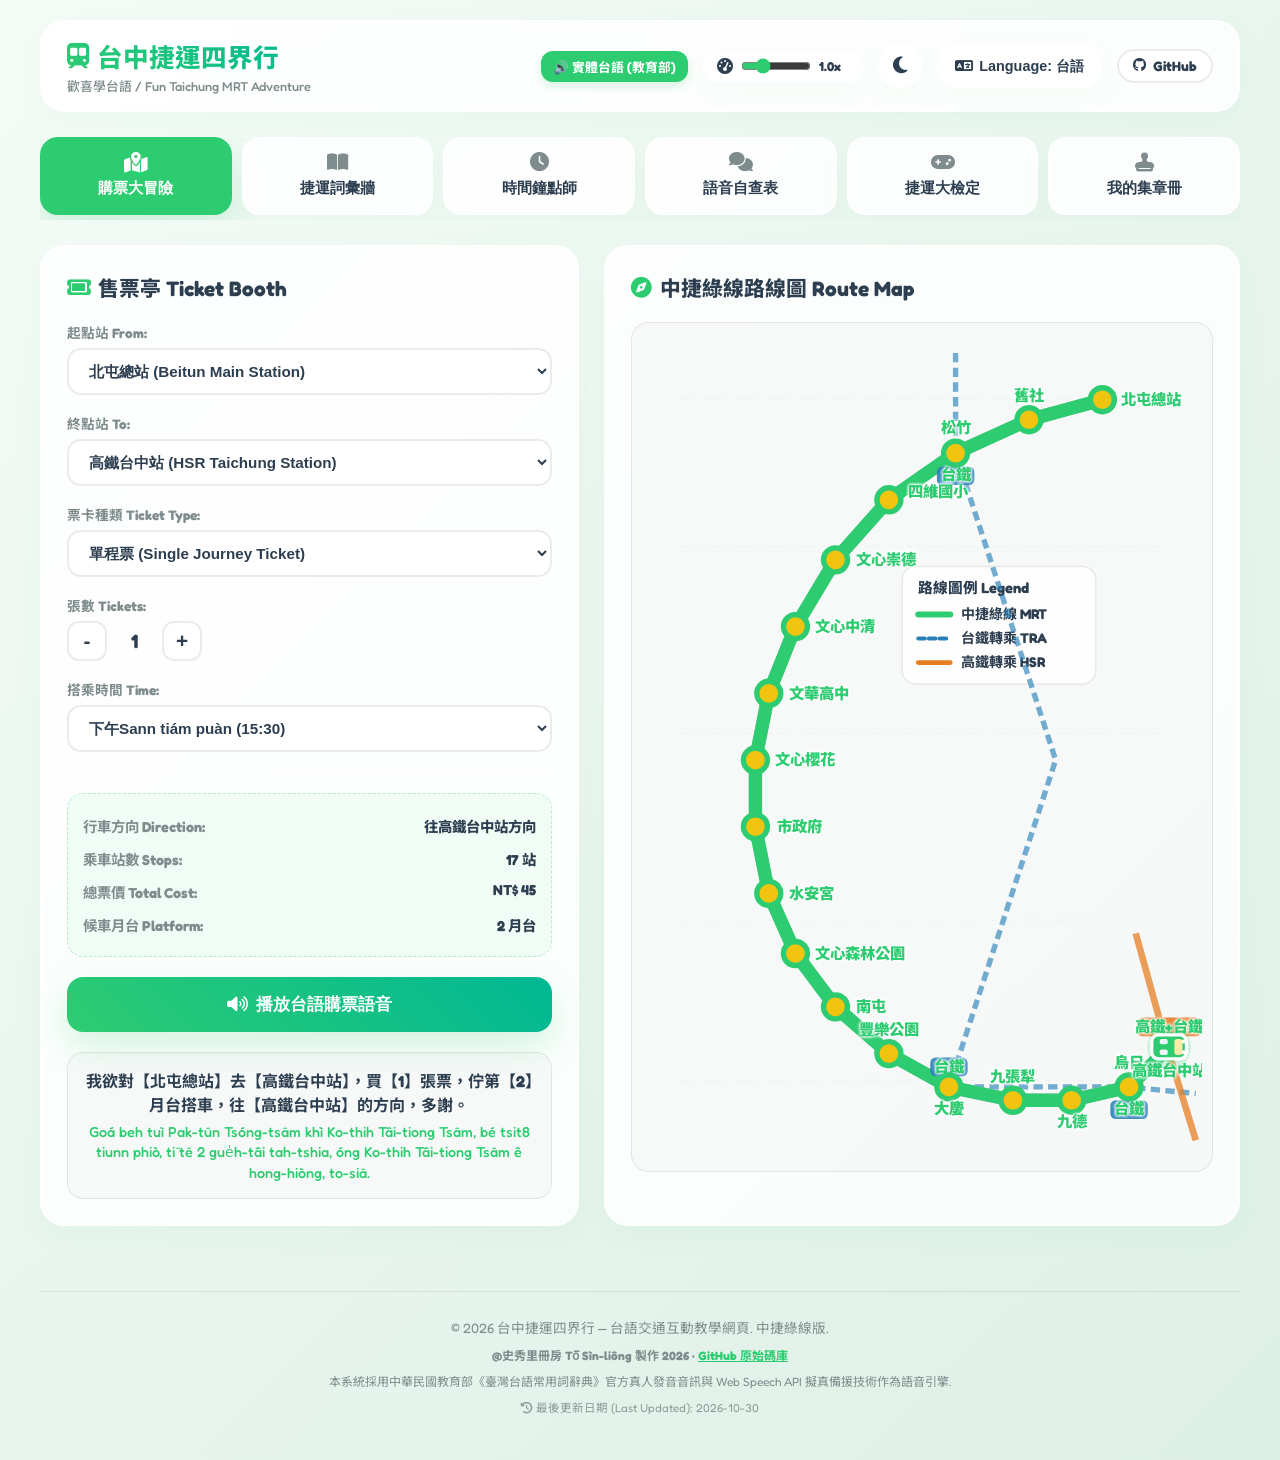
==== commit c2e2a30a: "feat: 頁尾新增最後更新日期標籤並重新編譯單檔與Blogger版" ====
--- a/index.html
+++ b/index.html
@@ -419,6 +419,7 @@
         <p>© 2026 台中捷運四界行 — 台語交通互動教學網頁. 中捷綠線版.</p>
         <p style="font-size: 0.75rem; margin-top: 5px; font-weight: 700;">@史秀里冊房 Tō͘ Sìn-liông 製作 2026 · <a href="https://github.com/SinLiongToo/Taitiong_MRT" target="_blank" rel="noopener noreferrer" style="color: var(--primary); text-decoration: underline;">GitHub 原始碼庫</a></p>
         <p style="font-size: 0.75rem; margin-top: 5px;">本系統採用中華民國教育部《臺灣台語常用詞辭典》官方真人發音音訊與 Web Speech API 擬真備援技術作為語音引擎.</p>
+        <p style="font-size: 0.72rem; margin-top: 6px; color: var(--text-light); opacity: 0.85;"><i class="fa-solid fa-clock-rotate-left"></i> 最後更新日期 (Last Updated): 2026-10-30</p>
     </footer>
 
     <script src="app.js"></script>
